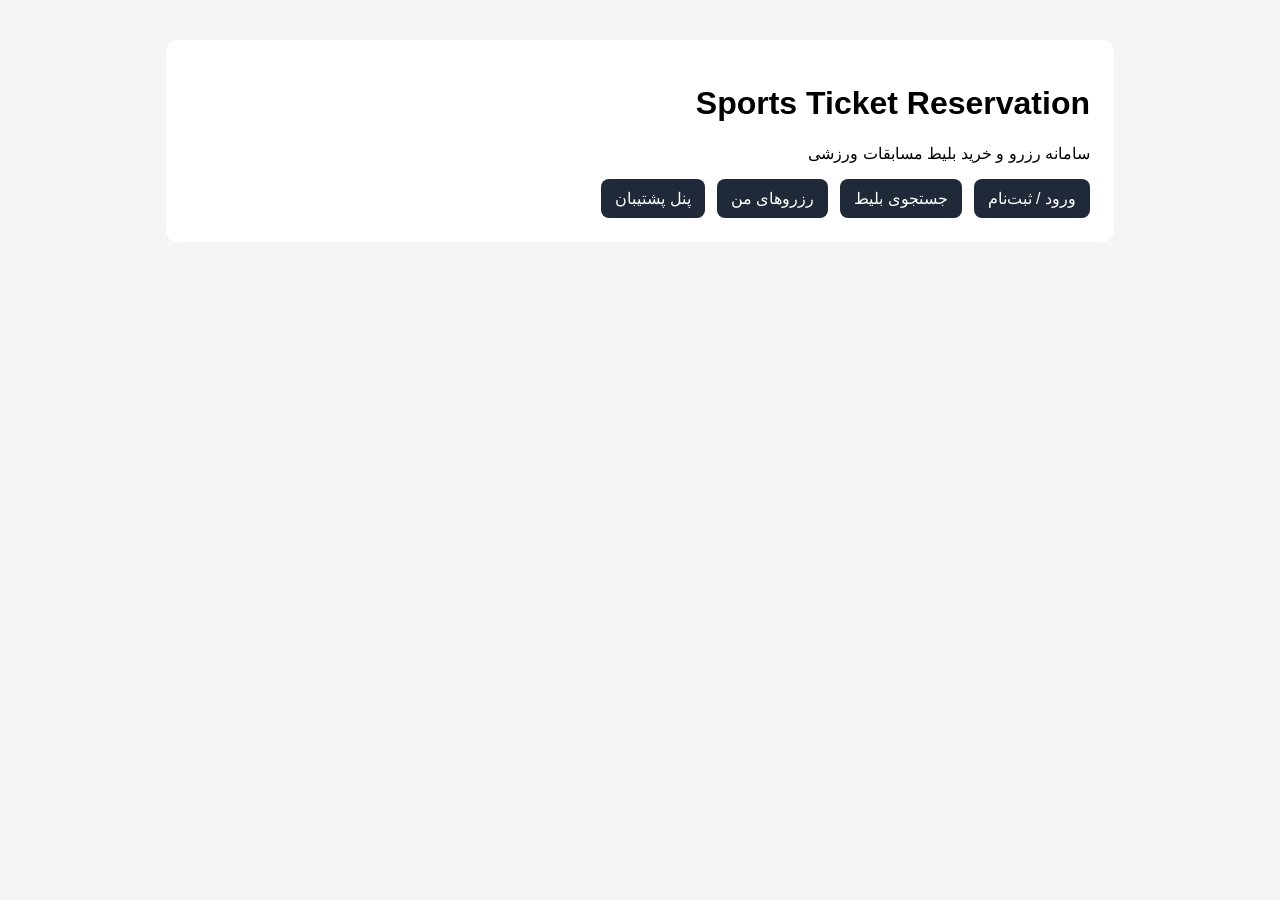
==== frontend/index.html @ 0a5150f9 "Merge pull request #2 from SagharRamezani/saghar/phase0-repo-structure chore: initialize project set" ====
<!DOCTYPE html>
<html lang="fa">
<head>
    <meta charset="UTF-8">
    <title>Sports Ticket Reservation</title>
    <link rel="stylesheet" href="css/style.css">
</head>
<body>
<main class="container">
    <h1>Sports Ticket Reservation</h1>
    <p>سامانه رزرو و خرید بلیط مسابقات ورزشی</p>

    <nav>
        <a href="login.html">ورود / ثبت‌نام</a>
        <a href="tickets.html">جستجوی بلیط</a>
        <a href="bookings.html">رزروهای من</a>
        <a href="admin.html">پنل پشتیبان</a>
    </nav>
</main>

<script src="js/api.js"></script>
</body>
</html>
---- frontend/css/style.css ----
body {
    font-family: Arial, sans-serif;
    direction: rtl;
    margin: 0;
    background: #f5f5f5;
}

.container {
    max-width: 900px;
    margin: 40px auto;
    background: white;
    padding: 24px;
    border-radius: 12px;
}

nav {
    display: flex;
    gap: 12px;
    flex-wrap: wrap;
}

a {
    text-decoration: none;
    color: white;
    background: #1f2937;
    padding: 10px 14px;
    border-radius: 8px;
}
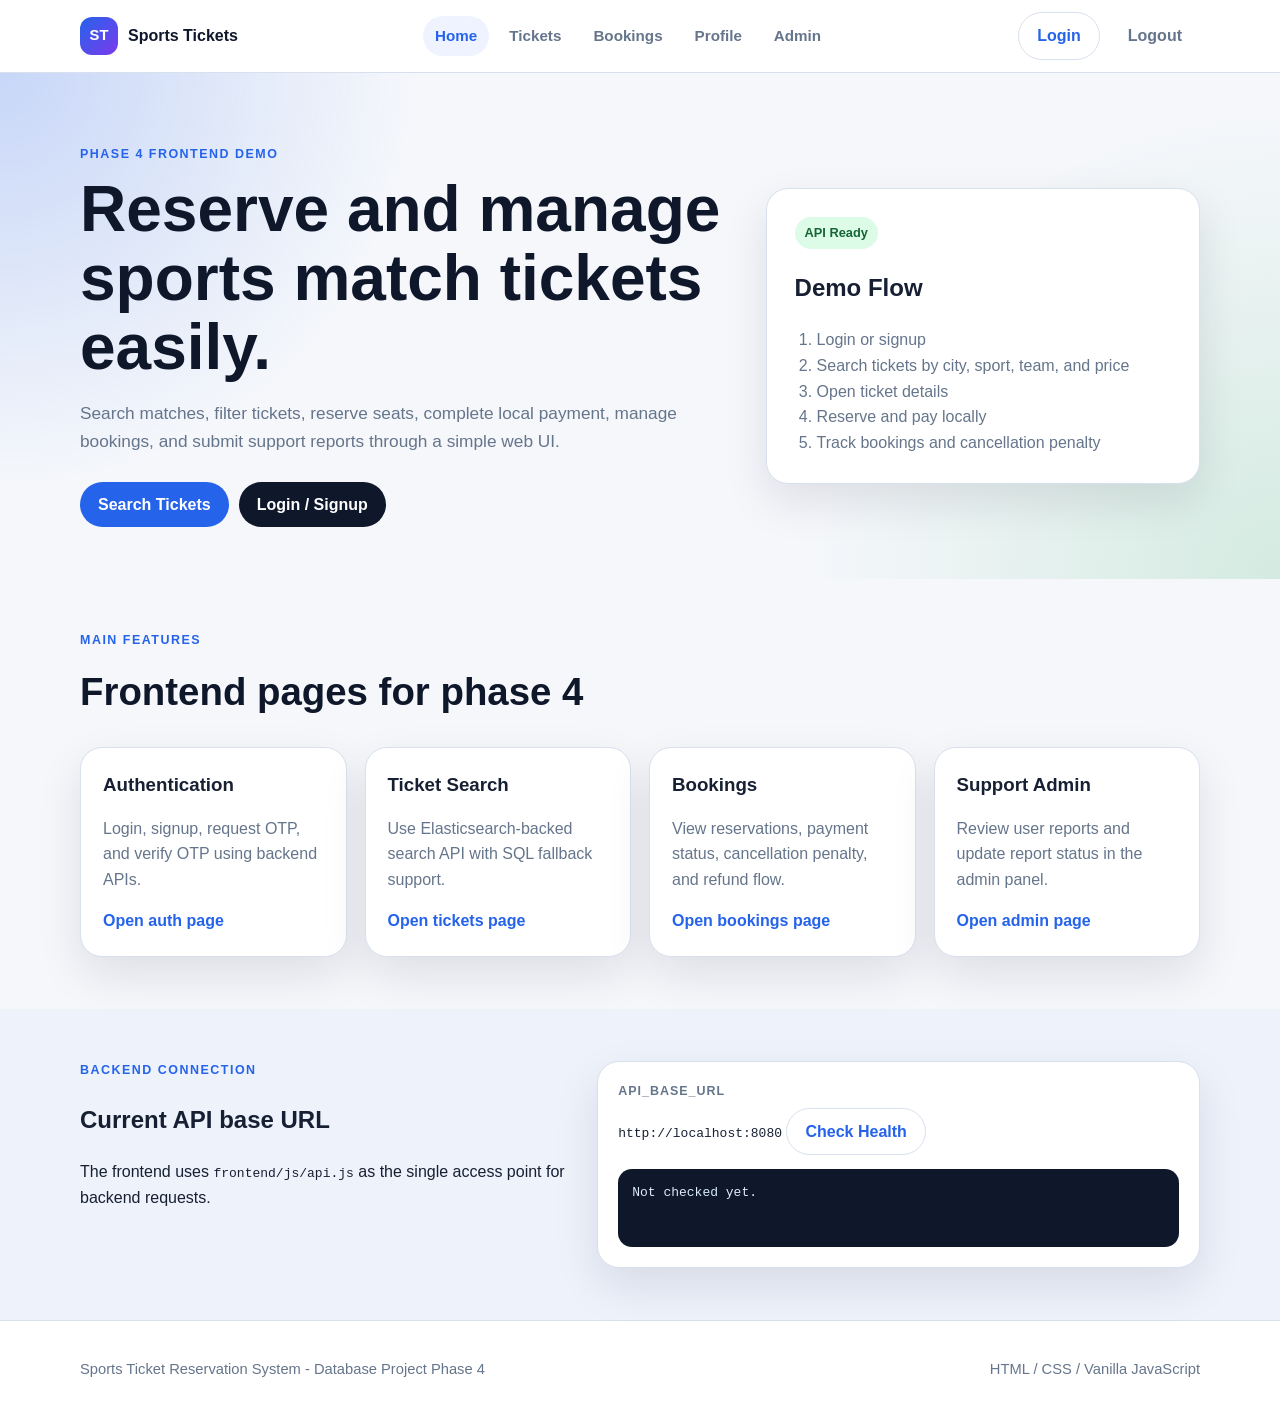
==== commit ddc5d3e5: "feat: add shared frontend layout and api helper" ====
--- a/frontend/index.html
+++ b/frontend/index.html
@@ -1,23 +1,148 @@
 <!DOCTYPE html>
-<html lang="fa">
+<html lang="en">
 <head>
     <meta charset="UTF-8">
+    <meta name="viewport" content="width=device-width, initial-scale=1.0">
     <title>Sports Ticket Reservation</title>
     <link rel="stylesheet" href="css/style.css">
 </head>
 <body>
-<main class="container">
-    <h1>Sports Ticket Reservation</h1>
-    <p>سامانه رزرو و خرید بلیط مسابقات ورزشی</p>
+<header class="site-header">
+    <div class="container header-content">
+        <a class="brand" href="index.html">
+            <span class="brand-mark">ST</span>
+            <span>Sports Tickets</span>
+        </a>
 
-    <nav>
-        <a href="login.html">ورود / ثبت‌نام</a>
-        <a href="tickets.html">جستجوی بلیط</a>
-        <a href="bookings.html">رزروهای من</a>
-        <a href="admin.html">پنل پشتیبان</a>
-    </nav>
+        <nav class="main-nav" aria-label="Main navigation">
+            <a href="index.html" class="active">Home</a>
+            <a href="tickets.html">Tickets</a>
+            <a href="bookings.html">Bookings</a>
+            <a href="profile.html">Profile</a>
+            <a href="admin.html">Admin</a>
+        </nav>
+
+        <div class="header-actions">
+            <a class="btn btn-outline" href="login.html">Login</a>
+            <button class="btn btn-ghost" id="logoutButton" type="button">Logout</button>
+        </div>
+    </div>
+</header>
+
+<main>
+    <section class="hero">
+        <div class="container hero-grid">
+            <div class="hero-copy">
+                <p class="eyebrow">Phase 4 Frontend Demo</p>
+                <h1>Reserve and manage sports match tickets easily.</h1>
+                <p class="hero-text">
+                    Search matches, filter tickets, reserve seats, complete local payment,
+                    manage bookings, and submit support reports through a simple web UI.
+                </p>
+
+                <div class="hero-actions">
+                    <a class="btn btn-primary" href="tickets.html">Search Tickets</a>
+                    <a class="btn btn-secondary" href="login.html">Login / Signup</a>
+                </div>
+            </div>
+
+            <div class="hero-card">
+                <div class="status-pill">API Ready</div>
+                <h2>Demo Flow</h2>
+                <ol class="flow-list">
+                    <li>Login or signup</li>
+                    <li>Search tickets by city, sport, team, and price</li>
+                    <li>Open ticket details</li>
+                    <li>Reserve and pay locally</li>
+                    <li>Track bookings and cancellation penalty</li>
+                </ol>
+            </div>
+        </div>
+    </section>
+
+    <section class="section">
+        <div class="container">
+            <div class="section-heading">
+                <p class="eyebrow">Main Features</p>
+                <h2>Frontend pages for phase 4</h2>
+            </div>
+
+            <div class="card-grid">
+                <article class="feature-card">
+                    <h3>Authentication</h3>
+                    <p>Login, signup, request OTP, and verify OTP using backend APIs.</p>
+                    <a href="login.html">Open auth page</a>
+                </article>
+
+                <article class="feature-card">
+                    <h3>Ticket Search</h3>
+                    <p>Use Elasticsearch-backed search API with SQL fallback support.</p>
+                    <a href="tickets.html">Open tickets page</a>
+                </article>
+
+                <article class="feature-card">
+                    <h3>Bookings</h3>
+                    <p>View reservations, payment status, cancellation penalty, and refund flow.</p>
+                    <a href="bookings.html">Open bookings page</a>
+                </article>
+
+                <article class="feature-card">
+                    <h3>Support Admin</h3>
+                    <p>Review user reports and update report status in the admin panel.</p>
+                    <a href="admin.html">Open admin page</a>
+                </article>
+            </div>
+        </div>
+    </section>
+
+    <section class="section section-muted">
+        <div class="container split-panel">
+            <div>
+                <p class="eyebrow">Backend connection</p>
+                <h2>Current API base URL</h2>
+                <p>
+                    The frontend uses <code>frontend/js/api.js</code> as the single access point
+                    for backend requests.
+                </p>
+            </div>
+
+            <div class="api-box">
+                <span class="label">API_BASE_URL</span>
+                <code id="apiBaseUrlText">http://localhost:8080</code>
+                <button class="btn btn-outline" id="healthCheckButton" type="button">Check Health</button>
+                <pre id="healthCheckResult" class="result-box">Not checked yet.</pre>
+            </div>
+        </div>
+    </section>
 </main>
 
+<footer class="site-footer">
+    <div class="container footer-content">
+        <p>Sports Ticket Reservation System - Database Project Phase 4</p>
+        <p>HTML / CSS / Vanilla JavaScript</p>
+    </div>
+</footer>
+
 <script src="js/api.js"></script>
+<script>
+    document.getElementById("apiBaseUrlText").textContent = window.ApiClient.getBaseUrl();
+
+    document.getElementById("healthCheckButton").addEventListener("click", async function () {
+        const resultBox = document.getElementById("healthCheckResult");
+        resultBox.textContent = "Checking...";
+
+        try {
+            const result = await window.ApiClient.get("/api/health", { useMockOnError: false });
+            resultBox.textContent = JSON.stringify(result, null, 2);
+        } catch (error) {
+            resultBox.textContent = "Backend is not reachable: " + error.message;
+        }
+    });
+
+    document.getElementById("logoutButton").addEventListener("click", function () {
+        window.ApiClient.clearToken();
+        window.location.href = "login.html";
+    });
+</script>
 </body>
-</html>+</html>
--- a/frontend/css/style.css
+++ b/frontend/css/style.css
@@ -1,28 +1,507 @@
+/* Phase 4 Frontend - Shared UI Styles */
+
+:root {
+    --color-bg: #f5f7fb;
+    --color-surface: #ffffff;
+    --color-surface-muted: #eef3ff;
+    --color-primary: #2563eb;
+    --color-primary-dark: #1d4ed8;
+    --color-secondary: #0f172a;
+    --color-accent: #16a34a;
+    --color-warning: #f59e0b;
+    --color-danger: #dc2626;
+    --color-border: #d8e0ee;
+    --color-text: #172033;
+    --color-muted: #65758b;
+    --shadow-soft: 0 18px 45px rgba(15, 23, 42, 0.10);
+    --radius-large: 22px;
+    --radius-medium: 14px;
+    --radius-small: 10px;
+    --max-width: 1120px;
+    --font-main: Arial, Helvetica, sans-serif;
+}
+
+* {
+    box-sizing: border-box;
+}
+
+html {
+    scroll-behavior: smooth;
+}
+
 body {
-    font-family: Arial, sans-serif;
-    direction: rtl;
     margin: 0;
-    background: #f5f5f5;
+    font-family: var(--font-main);
+    background: var(--color-bg);
+    color: var(--color-text);
+    line-height: 1.6;
+}
+
+a {
+    color: inherit;
+    text-decoration: none;
+}
+
+button,
+input,
+select,
+textarea {
+    font: inherit;
 }
 
 .container {
-    max-width: 900px;
-    margin: 40px auto;
+    width: min(100% - 32px, var(--max-width));
+    margin: 0 auto;
+}
+
+.site-header {
+    position: sticky;
+    top: 0;
+    z-index: 20;
+    background: rgba(255, 255, 255, 0.92);
+    backdrop-filter: blur(14px);
+    border-bottom: 1px solid var(--color-border);
+}
+
+.header-content {
+    min-height: 72px;
+    display: flex;
+    align-items: center;
+    justify-content: space-between;
+    gap: 18px;
+}
+
+.brand {
+    display: inline-flex;
+    align-items: center;
+    gap: 10px;
+    font-weight: 800;
+    color: var(--color-secondary);
+}
+
+.brand-mark {
+    width: 38px;
+    height: 38px;
+    border-radius: 12px;
+    display: inline-grid;
+    place-items: center;
+    background: linear-gradient(135deg, var(--color-primary), #7c3aed);
+    color: white;
+    font-size: 0.92rem;
+}
+
+.main-nav {
+    display: flex;
+    align-items: center;
+    gap: 8px;
+    flex-wrap: wrap;
+}
+
+.main-nav a {
+    padding: 8px 12px;
+    border-radius: 999px;
+    color: var(--color-muted);
+    font-weight: 600;
+    font-size: 0.95rem;
+}
+
+.main-nav a:hover,
+.main-nav a.active {
+    background: var(--color-surface-muted);
+    color: var(--color-primary);
+}
+
+.header-actions,
+.hero-actions,
+.form-actions,
+.inline-actions {
+    display: flex;
+    align-items: center;
+    gap: 10px;
+    flex-wrap: wrap;
+}
+
+.btn {
+    border: none;
+    border-radius: 999px;
+    padding: 10px 18px;
+    cursor: pointer;
+    font-weight: 700;
+    display: inline-flex;
+    align-items: center;
+    justify-content: center;
+    gap: 8px;
+    transition: 0.2s ease;
+}
+
+.btn:hover {
+    transform: translateY(-1px);
+}
+
+.btn-primary {
+    background: var(--color-primary);
+    color: white;
+}
+
+.btn-primary:hover {
+    background: var(--color-primary-dark);
+}
+
+.btn-secondary {
+    background: var(--color-secondary);
+    color: white;
+}
+
+.btn-outline {
     background: white;
-    padding: 24px;
-    border-radius: 12px;
-}
-
-nav {
+    color: var(--color-primary);
+    border: 1px solid var(--color-border);
+}
+
+.btn-ghost {
+    background: transparent;
+    color: var(--color-muted);
+}
+
+.btn-danger {
+    background: var(--color-danger);
+    color: white;
+}
+
+.hero {
+    padding: 72px 0 52px;
+    background:
+        radial-gradient(circle at top left, rgba(37, 99, 235, 0.22), transparent 30%),
+        radial-gradient(circle at bottom right, rgba(22, 163, 74, 0.15), transparent 34%);
+}
+
+.hero-grid {
+    display: grid;
+    grid-template-columns: minmax(0, 1.2fr) minmax(320px, 0.8fr);
+    gap: 34px;
+    align-items: center;
+}
+
+.hero-copy h1 {
+    font-size: clamp(2.2rem, 5vw, 4.2rem);
+    line-height: 1.08;
+    margin: 0 0 18px;
+    color: var(--color-secondary);
+}
+
+.hero-text {
+    font-size: 1.08rem;
+    color: var(--color-muted);
+    max-width: 640px;
+    margin-bottom: 26px;
+}
+
+.eyebrow {
+    margin: 0 0 10px;
+    color: var(--color-primary);
+    text-transform: uppercase;
+    letter-spacing: 0.12em;
+    font-weight: 800;
+    font-size: 0.78rem;
+}
+
+.hero-card,
+.feature-card,
+.panel,
+.api-box,
+.ticket-card,
+.booking-card,
+.auth-card,
+.admin-card {
+    background: var(--color-surface);
+    border: 1px solid var(--color-border);
+    border-radius: var(--radius-large);
+    box-shadow: var(--shadow-soft);
+}
+
+.hero-card {
+    padding: 28px;
+}
+
+.status-pill,
+.badge {
+    display: inline-flex;
+    align-items: center;
+    border-radius: 999px;
+    padding: 6px 10px;
+    background: #dcfce7;
+    color: #166534;
+    font-weight: 800;
+    font-size: 0.8rem;
+}
+
+.badge.warning {
+    background: #fef3c7;
+    color: #92400e;
+}
+
+.badge.danger {
+    background: #fee2e2;
+    color: #991b1b;
+}
+
+.badge.info {
+    background: #dbeafe;
+    color: #1e40af;
+}
+
+.flow-list {
+    margin: 18px 0 0;
+    padding-left: 22px;
+    color: var(--color-muted);
+}
+
+.section {
+    padding: 52px 0;
+}
+
+.section-muted {
+    background: #edf2fb;
+}
+
+.section-heading {
+    margin-bottom: 24px;
+}
+
+.section-heading h2 {
+    margin: 0;
+    font-size: clamp(1.6rem, 3vw, 2.4rem);
+    color: var(--color-secondary);
+}
+
+.card-grid {
+    display: grid;
+    grid-template-columns: repeat(4, minmax(0, 1fr));
+    gap: 18px;
+}
+
+.feature-card {
+    padding: 22px;
+}
+
+.feature-card h3 {
+    margin: 0 0 10px;
+}
+
+.feature-card p {
+    color: var(--color-muted);
+}
+
+.feature-card a {
+    color: var(--color-primary);
+    font-weight: 800;
+}
+
+.split-panel {
+    display: grid;
+    grid-template-columns: minmax(0, 0.9fr) minmax(320px, 1.1fr);
+    gap: 24px;
+    align-items: start;
+}
+
+.api-box {
+    padding: 20px;
+}
+
+.label {
+    display: block;
+    color: var(--color-muted);
+    font-size: 0.78rem;
+    font-weight: 800;
+    letter-spacing: 0.08em;
+    text-transform: uppercase;
+    margin-bottom: 6px;
+}
+
+.result-box {
+    margin: 14px 0 0;
+    padding: 14px;
+    border-radius: var(--radius-medium);
+    background: #0f172a;
+    color: #dbeafe;
+    overflow: auto;
+    min-height: 78px;
+}
+
+.page-header {
+    padding: 42px 0 24px;
+}
+
+.page-header h1 {
+    margin: 0 0 8px;
+    color: var(--color-secondary);
+}
+
+.page-header p {
+    margin: 0;
+    color: var(--color-muted);
+}
+
+.form-grid {
+    display: grid;
+    grid-template-columns: repeat(4, minmax(0, 1fr));
+    gap: 14px;
+}
+
+.form-row {
+    display: grid;
+    gap: 6px;
+}
+
+.form-row label {
+    font-weight: 800;
+    color: var(--color-secondary);
+}
+
+.form-row input,
+.form-row select,
+.form-row textarea {
+    width: 100%;
+    border: 1px solid var(--color-border);
+    border-radius: var(--radius-small);
+    padding: 11px 12px;
+    background: white;
+    color: var(--color-text);
+}
+
+.form-row textarea {
+    min-height: 110px;
+    resize: vertical;
+}
+
+.panel {
+    padding: 22px;
+    margin-bottom: 20px;
+}
+
+.ticket-grid,
+.booking-grid,
+.admin-grid {
+    display: grid;
+    gap: 16px;
+}
+
+.ticket-card,
+.booking-card,
+.admin-card {
+    padding: 18px;
+}
+
+.ticket-card h3,
+.booking-card h3,
+.admin-card h3 {
+    margin: 0 0 8px;
+}
+
+.meta-list {
+    display: grid;
+    grid-template-columns: repeat(2, minmax(0, 1fr));
+    gap: 8px 16px;
+    color: var(--color-muted);
+    margin: 12px 0;
+}
+
+.meta-list strong {
+    color: var(--color-secondary);
+}
+
+.price {
+    color: var(--color-primary);
+    font-size: 1.2rem;
+    font-weight: 900;
+}
+
+.alert {
+    padding: 12px 14px;
+    border-radius: var(--radius-medium);
+    background: #dbeafe;
+    color: #1e3a8a;
+    margin: 12px 0;
+}
+
+.alert.error {
+    background: #fee2e2;
+    color: #991b1b;
+}
+
+.alert.success {
+    background: #dcfce7;
+    color: #166534;
+}
+
+.hidden {
+    display: none !important;
+}
+
+.site-footer {
+    border-top: 1px solid var(--color-border);
+    background: white;
+}
+
+.footer-content {
+    padding: 22px 0;
     display: flex;
-    gap: 12px;
-    flex-wrap: wrap;
-}
-
-a {
-    text-decoration: none;
-    color: white;
-    background: #1f2937;
-    padding: 10px 14px;
-    border-radius: 8px;
-}+    justify-content: space-between;
+    gap: 16px;
+    color: var(--color-muted);
+    font-size: 0.92rem;
+}
+
+@media (max-width: 920px) {
+    .header-content {
+        align-items: flex-start;
+        flex-direction: column;
+        padding: 14px 0;
+    }
+
+    .hero-grid,
+    .split-panel {
+        grid-template-columns: 1fr;
+    }
+
+    .card-grid {
+        grid-template-columns: repeat(2, minmax(0, 1fr));
+    }
+
+    .form-grid {
+        grid-template-columns: repeat(2, minmax(0, 1fr));
+    }
+}
+
+@media (max-width: 620px) {
+    .container {
+        width: min(100% - 22px, var(--max-width));
+    }
+
+    .main-nav {
+        width: 100%;
+    }
+
+    .main-nav a {
+        padding: 7px 9px;
+        font-size: 0.88rem;
+    }
+
+    .hero {
+        padding-top: 42px;
+    }
+
+    .card-grid,
+    .form-grid,
+    .meta-list {
+        grid-template-columns: 1fr;
+    }
+
+    .footer-content {
+        flex-direction: column;
+    }
+
+    .btn {
+        width: 100%;
+    }
+}
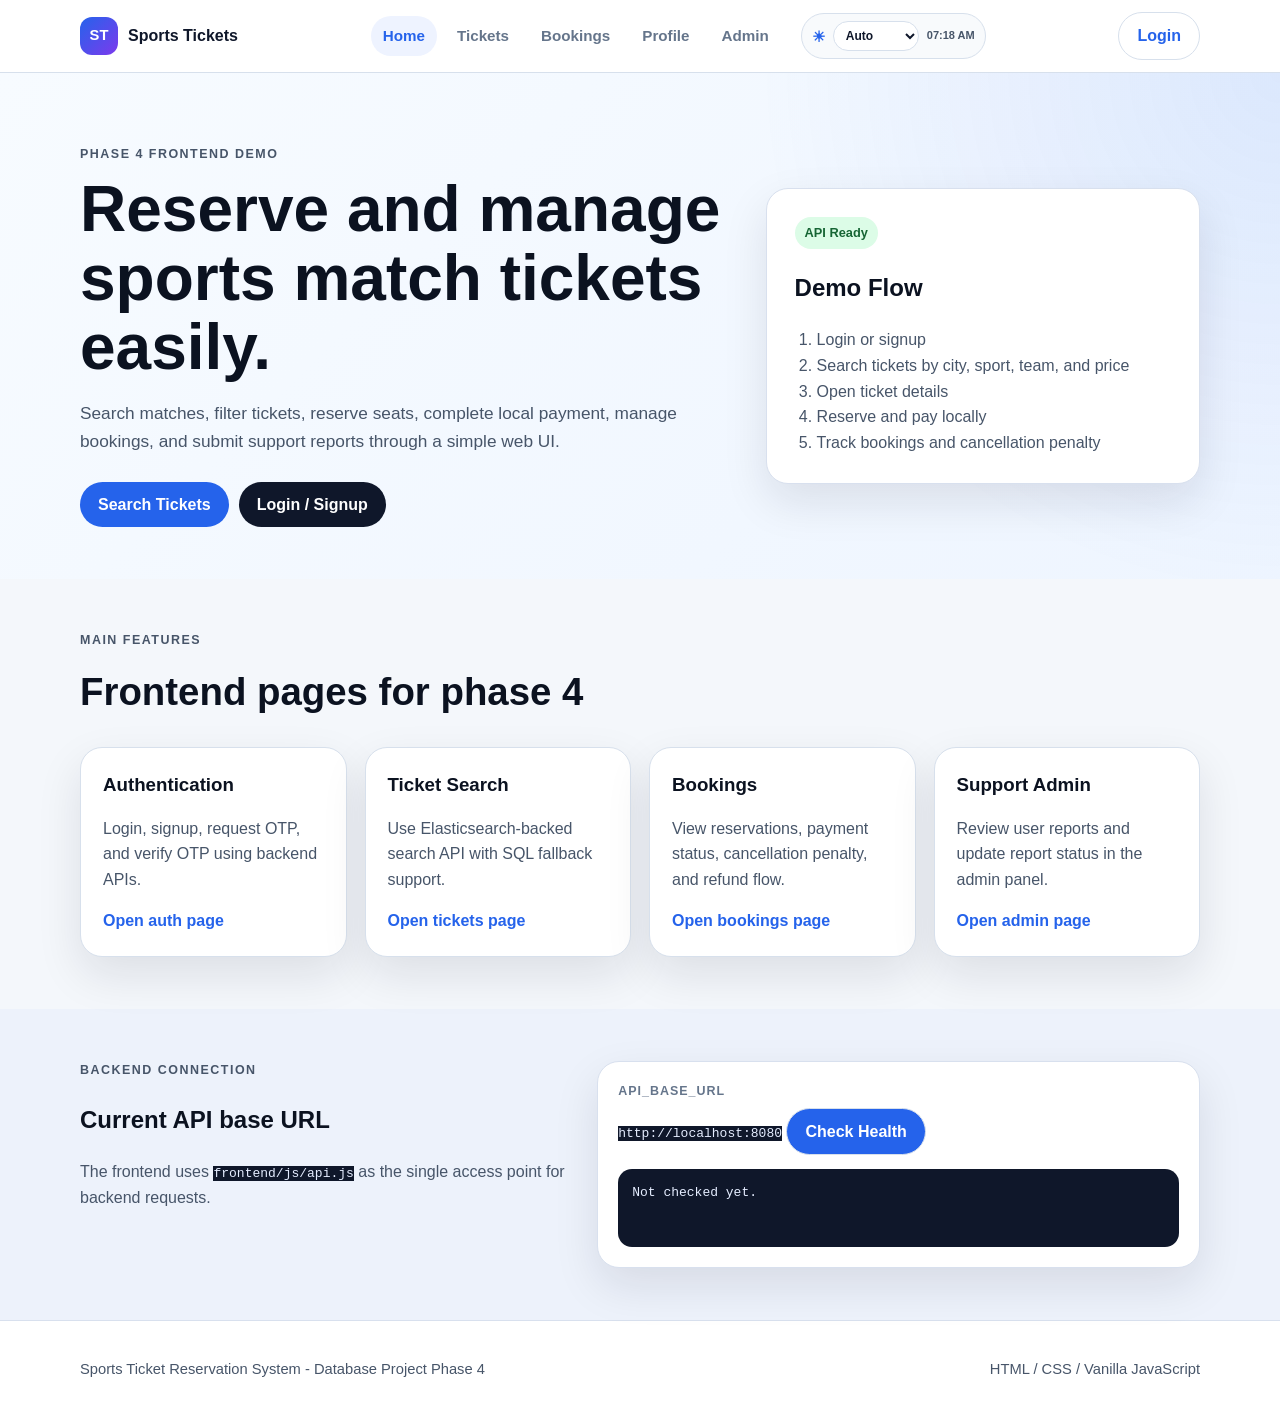
==== commit 26ca2325: "feat: add light dark and auto theme support" ====
--- a/frontend/index.html
+++ b/frontend/index.html
@@ -1,10 +1,12 @@
-<!DOCTYPE html>
+﻿<!DOCTYPE html>
 <html lang="en">
 <head>
     <meta charset="UTF-8">
     <meta name="viewport" content="width=device-width, initial-scale=1.0">
     <title>Sports Ticket Reservation</title>
     <link rel="stylesheet" href="css/style.css">
+  <link rel="stylesheet" href="css/ui-polish.css">
+  <link rel="stylesheet" href="css/theme.css">
 </head>
 <body>
 <header class="site-header">
@@ -144,5 +146,9 @@
         window.location.href = "login.html";
     });
 </script>
+  <script src="js/ui-polish.js"></script>
+  <script src="js/theme.js"></script>
 </body>
 </html>
+
+
--- a/frontend/css/ui-polish.css
+++ b/frontend/css/ui-polish.css
@@ -0,0 +1,124 @@
+/* Phase 4 final demo polish.
+   This file only improves presentation UX. It does not change backend/API logic. */
+
+.debug-details,
+.api-response-details,
+.integration-notes {
+    margin-top: 14px;
+    border: 1px solid #dbe4f0;
+    border-radius: 18px;
+    background: #ffffff;
+    overflow: hidden;
+}
+
+.debug-details > summary,
+.api-response-details > summary,
+.integration-notes > summary {
+    cursor: pointer;
+    padding: 14px 18px;
+    font-weight: 800;
+    color: #2563eb;
+    list-style: none;
+    display: flex;
+    align-items: center;
+    justify-content: space-between;
+}
+
+.debug-details > summary::after,
+.api-response-details > summary::after,
+.integration-notes > summary::after {
+    content: "Show";
+    font-size: 12px;
+    color: #64748b;
+    text-transform: uppercase;
+    letter-spacing: 0.08em;
+}
+
+.debug-details[open] > summary::after,
+.api-response-details[open] > summary::after,
+.integration-notes[open] > summary::after {
+    content: "Hide";
+}
+
+.debug-details pre,
+.api-response-details pre,
+.integration-notes pre {
+    margin: 0 18px 18px;
+    max-height: 260px;
+    overflow: auto;
+}
+
+.phase4-polished pre {
+    white-space: pre-wrap;
+    word-break: break-word;
+}
+
+.phase4-hidden {
+    display: none !important;
+}
+
+.phase4-active-panel {
+    display: block !important;
+}
+
+.phase4-auth-switcher {
+    margin-bottom: 18px;
+}
+
+.phase4-auth-switcher button {
+    transition: transform 0.15s ease, box-shadow 0.15s ease;
+}
+
+.phase4-auth-switcher button:hover {
+    transform: translateY(-1px);
+}
+
+.phase4-auth-switcher button.active,
+.phase4-auth-switcher button[aria-pressed="true"] {
+    background: #2563eb;
+    color: #ffffff;
+    border-color: #2563eb;
+}
+
+.phase4-page-note {
+    color: #64748b;
+    font-size: 14px;
+    line-height: 1.7;
+}
+
+.phase4-status-pill {
+    display: inline-flex;
+    align-items: center;
+    gap: 6px;
+    border-radius: 999px;
+    padding: 7px 12px;
+    background: #dcfce7;
+    color: #166534;
+    font-size: 12px;
+    font-weight: 800;
+}
+
+.phase4-soft-divider {
+    height: 1px;
+    background: #e2e8f0;
+    margin: 18px 0;
+}
+
+.phase4-polished .card,
+.phase4-polished section {
+    scroll-margin-top: 90px;
+}
+
+@media (max-width: 760px) {
+    .debug-details > summary,
+    .api-response-details > summary,
+    .integration-notes > summary {
+        padding: 12px 14px;
+    }
+
+    .debug-details pre,
+    .api-response-details pre,
+    .integration-notes pre {
+        margin: 0 14px 14px;
+    }
+}
--- a/frontend/css/theme.css
+++ b/frontend/css/theme.css
@@ -0,0 +1,345 @@
+/* Phase 4 theme system: light / dark / auto by local time.
+   Presentation-only polish. No backend/API logic is changed. */
+
+:root {
+    color-scheme: light;
+
+    --theme-bg: #f4f7fb;
+    --theme-bg-soft: #eaf1fb;
+    --theme-hero-bg: radial-gradient(circle at top right, rgba(37, 99, 235, 0.10), transparent 38%),
+    linear-gradient(135deg, #f7fbff 0%, #eef5ff 100%);
+
+    --theme-surface: #ffffff;
+    --theme-surface-2: #f8fafc;
+    --theme-surface-strong: #ffffff;
+
+    --theme-text: #0f172a;
+    --theme-heading: #0b1220;
+    --theme-muted: #475569;
+    --theme-muted-2: #64748b;
+    --theme-border: #d7e0ec;
+
+    --theme-primary: #2563eb;
+    --theme-primary-hover: #1d4ed8;
+    --theme-primary-soft: #dbeafe;
+    --theme-primary-text: #ffffff;
+
+    --theme-success-bg: #dcfce7;
+    --theme-success-text: #166534;
+    --theme-danger: #dc2626;
+
+    --theme-code-bg: #0f172a;
+    --theme-code-text: #e5edff;
+
+    --theme-shadow: 0 22px 55px rgba(15, 23, 42, 0.10);
+    --theme-shadow-soft: 0 12px 35px rgba(15, 23, 42, 0.08);
+}
+
+html[data-theme="dark"] {
+    color-scheme: dark;
+
+    --theme-bg: #0f172a;
+    --theme-bg-soft: #111c31;
+    --theme-hero-bg: radial-gradient(circle at top right, rgba(96, 165, 250, 0.24), transparent 38%),
+    linear-gradient(135deg, #111827 0%, #0f172a 48%, #111c31 100%);
+
+    --theme-surface: #172033;
+    --theme-surface-2: #1d2940;
+    --theme-surface-strong: #202c44;
+
+    --theme-text: #eaf2ff;
+    --theme-heading: #f8fbff;
+    --theme-muted: #c4d0e3;
+    --theme-muted-2: #9fb0c8;
+    --theme-border: #34445f;
+
+    --theme-primary: #60a5fa;
+    --theme-primary-hover: #93c5fd;
+    --theme-primary-soft: #203f66;
+    --theme-primary-text: #07111f;
+
+    --theme-success-bg: #123a28;
+    --theme-success-text: #9af3bf;
+    --theme-danger: #f87171;
+
+    --theme-code-bg: #0a1020;
+    --theme-code-text: #eaf2ff;
+
+    --theme-shadow: 0 24px 70px rgba(0, 0, 0, 0.38);
+    --theme-shadow-soft: 0 14px 40px rgba(0, 0, 0, 0.26);
+}
+
+html,
+body {
+    background: var(--theme-bg) !important;
+    color: var(--theme-text) !important;
+}
+
+body,
+main,
+.page,
+section {
+    background-color: var(--theme-bg);
+    color: var(--theme-text);
+}
+
+header,
+nav,
+.navbar,
+.site-header,
+.topbar {
+    background: var(--theme-surface) !important;
+    color: var(--theme-text) !important;
+    border-color: var(--theme-border) !important;
+}
+
+.card,
+.panel,
+.section-card,
+form,
+article,
+details,
+.api-response-details,
+.debug-details,
+.integration-notes {
+    background: var(--theme-surface) !important;
+    color: var(--theme-text) !important;
+    border-color: var(--theme-border) !important;
+    box-shadow: var(--theme-shadow-soft);
+}
+
+h1,
+h2,
+h3,
+h4,
+h5,
+h6,
+strong,
+label {
+    color: var(--theme-heading) !important;
+}
+
+p,
+small,
+.footer,
+footer,
+.meta,
+.muted,
+.subtitle,
+.description,
+.phase4-page-note,
+li {
+    color: var(--theme-muted) !important;
+}
+
+input,
+select,
+textarea {
+    background: var(--theme-surface-strong) !important;
+    color: var(--theme-text) !important;
+    border-color: var(--theme-border) !important;
+}
+
+input::placeholder,
+textarea::placeholder {
+    color: var(--theme-muted-2) !important;
+}
+
+button,
+.btn,
+a.button {
+    border-color: var(--theme-border);
+}
+
+button:not(.secondary):not(.outline):not([class*="danger"]),
+.btn-primary,
+a.button-primary {
+    background-color: var(--theme-primary);
+    color: var(--theme-primary-text);
+}
+
+button:not(.secondary):not(.outline):not([class*="danger"]):hover,
+.btn-primary:hover,
+a.button-primary:hover {
+    background-color: var(--theme-primary-hover);
+}
+
+pre,
+code,
+.result-box,
+.response-box {
+    background: var(--theme-code-bg) !important;
+    color: var(--theme-code-text) !important;
+}
+
+.success,
+.alert-success,
+.message-success {
+    background: var(--theme-success-bg) !important;
+    color: var(--theme-success-text) !important;
+}
+
+.badge,
+.pill,
+.status,
+.phase4-status-pill {
+    background: var(--theme-primary-soft) !important;
+    color: var(--theme-primary) !important;
+}
+
+a {
+    color: var(--theme-primary);
+}
+
+a:hover {
+    color: var(--theme-primary-hover);
+}
+
+html[data-theme="dark"] .hero,
+html[data-theme="dark"] .main-hero,
+html[data-theme="light"] .hero,
+html[data-theme="light"] .main-hero {
+    background: var(--theme-hero-bg) !important;
+}
+
+html[data-theme="dark"] .hero h1,
+html[data-theme="dark"] .main-hero h1,
+html[data-theme="dark"] h1 {
+    color: #f8fbff !important;
+    text-shadow: 0 1px 0 rgba(0, 0, 0, 0.08);
+}
+
+html[data-theme="dark"] .hero p,
+html[data-theme="dark"] .main-hero p {
+    color: #d4e2f7 !important;
+}
+
+html[data-theme="dark"] .hero .card,
+html[data-theme="dark"] .main-hero .card,
+html[data-theme="dark"] .hero [class*="card"],
+html[data-theme="dark"] .main-hero [class*="card"] {
+    background: #1a2740 !important;
+    border-color: #3b4d6b !important;
+}
+
+html[data-theme="dark"] .hero .card h2,
+html[data-theme="dark"] .main-hero .card h2,
+html[data-theme="dark"] .hero .card h3,
+html[data-theme="dark"] .main-hero .card h3 {
+    color: #f8fbff !important;
+}
+
+html[data-theme="dark"] .hero .card p,
+html[data-theme="dark"] .main-hero .card p,
+html[data-theme="dark"] .hero .card li,
+html[data-theme="dark"] .main-hero .card li {
+    color: #c9d8ec !important;
+}
+
+html[data-theme="dark"] .section-label,
+html[data-theme="dark"] [class*="label"],
+html[data-theme="dark"] [class*="eyebrow"] {
+    color: #bdd2ee !important;
+}
+
+html[data-theme="dark"] .feature-card,
+html[data-theme="dark"] [class*="feature"] .card,
+html[data-theme="dark"] [class*="feature-card"] {
+    background: #172033 !important;
+    border-color: #34445f !important;
+}
+
+html[data-theme="dark"] img,
+html[data-theme="dark"] video {
+    opacity: 0.96;
+}
+
+.theme-control {
+    display: inline-flex;
+    align-items: center;
+    gap: 8px;
+    margin-left: 12px;
+    padding: 7px 10px;
+    border: 1px solid var(--theme-border);
+    border-radius: 999px;
+    background: var(--theme-surface-2);
+    color: var(--theme-text);
+    font-size: 12px;
+    font-weight: 800;
+    box-shadow: none;
+}
+
+.theme-control select {
+    width: auto;
+    min-width: 86px;
+    padding: 6px 8px;
+    border-radius: 999px;
+    font-size: 12px;
+    font-weight: 800;
+    background: var(--theme-surface-strong) !important;
+}
+
+.theme-control .theme-icon {
+    font-size: 15px;
+    line-height: 1;
+    color: var(--theme-primary);
+}
+
+.theme-control .theme-clock {
+    color: var(--theme-muted);
+    font-size: 11px;
+    font-weight: 700;
+}
+
+.theme-toast {
+    position: fixed;
+    right: 18px;
+    bottom: 18px;
+    z-index: 9999;
+    max-width: 320px;
+    padding: 12px 14px;
+    border: 1px solid var(--theme-border);
+    border-radius: 16px;
+    background: var(--theme-surface);
+    color: var(--theme-text);
+    box-shadow: var(--theme-shadow);
+    font-size: 13px;
+    font-weight: 700;
+    opacity: 0;
+    transform: translateY(8px);
+    transition: opacity 0.2s ease, transform 0.2s ease;
+}
+
+.theme-toast.is-visible {
+    opacity: 1;
+    transform: translateY(0);
+}
+
+html[data-theme="dark"] .api-response-details,
+html[data-theme="dark"] .debug-details,
+html[data-theme="dark"] .integration-notes {
+    background: #172033 !important;
+}
+
+html[data-theme="dark"] .api-response-details > summary,
+html[data-theme="dark"] .debug-details > summary,
+html[data-theme="dark"] .integration-notes > summary {
+    color: #93c5fd !important;
+}
+
+html[data-theme="dark"] .api-response-details > summary::after,
+html[data-theme="dark"] .debug-details > summary::after,
+html[data-theme="dark"] .integration-notes > summary::after {
+    color: #c4d0e3 !important;
+}
+
+@media (max-width: 760px) {
+    .theme-control {
+        margin-left: 0;
+        margin-top: 8px;
+    }
+
+    .theme-control .theme-clock {
+        display: none;
+    }
+}
